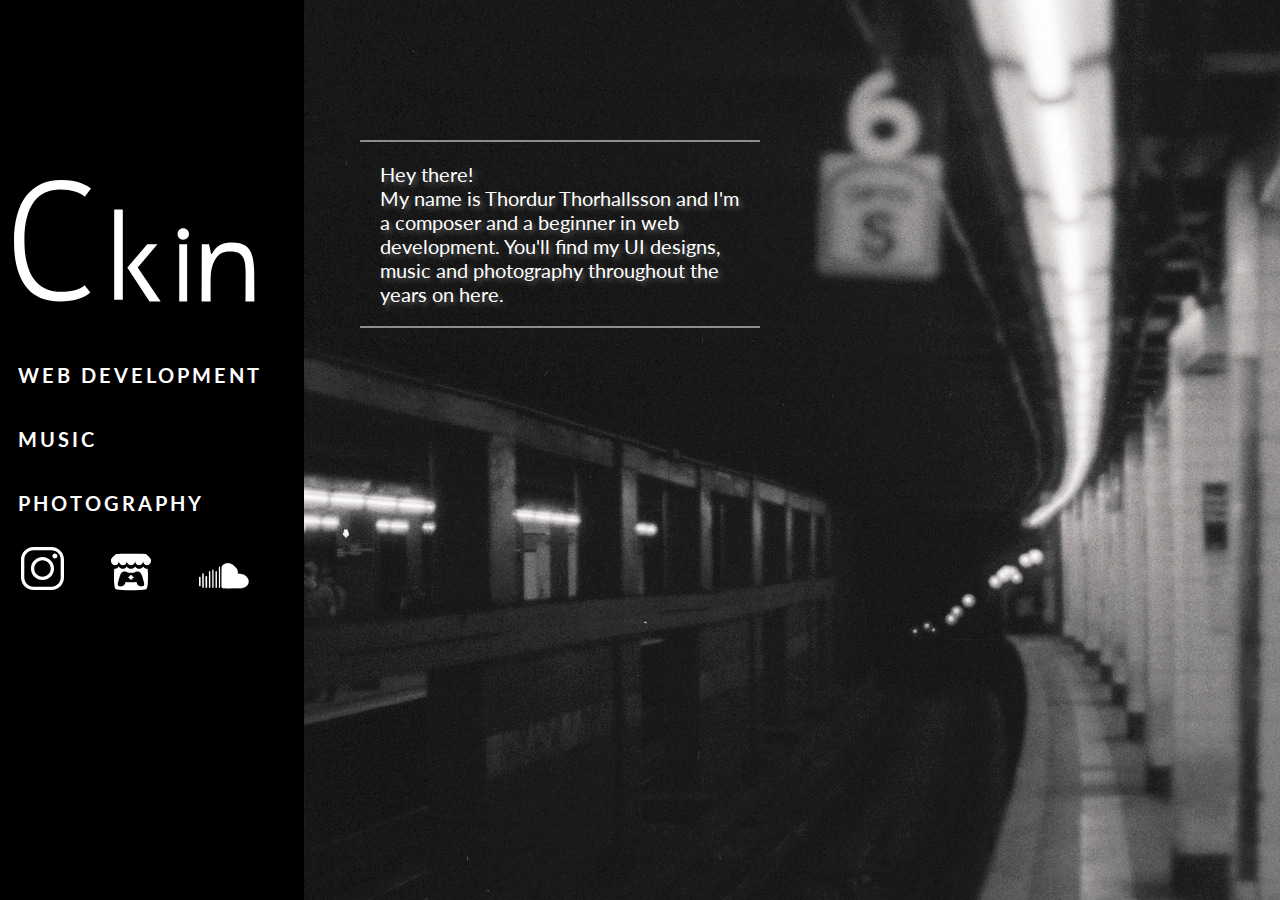
==== index.html @ 725186b2 "Add files via upload" ====
<!DOCTYPE html>
<html>
    <head>
        <link rel="stylesheet" href="styles.css">
        <link rel="stylesheet" href="https://cdnjs.cloudflare.com/ajax/libs/font-awesome/4.7.0/css/font-awesome.min.css">
    <meta charset="utf-8">
    <meta name="viewport" content="width=device-width, initial-scale=1.0">
    <link rel="preconnect" href="https://fonts.gstatic.com">
    <link href="https://fonts.googleapis.com/css2?family=Lato:wght@300&display=swap" rel="stylesheet">

    <title>CKin</title>
    </head>

    <body>
        <header>
          <div id="mySidenav" class="sidenav">

              <div class="logo"><a href="index.html"><img src="images/logo2.svg" alt="logo"></a></div>
                <div id="navElements">
                  <a class="navElements firstElement" href="web_development.html">WEB DEVELOPMENT</a>
                  <a class="navElements" href="music.html">MUSIC</a>
                  <a class="navElements" href="photography.html">PHOTOGRAPHY</a>


                <div id="footer" class="footer">
                    <a href="https://www.instagram.com/Ckin_music/">
                        <img class="instagram" src="images/instagram.svg" alt="Instagram" width=" 43px">
                    </a>
                      <a href="https://ckin.itch.io/">
                        <img class="itchio" src="images/itchio.svg" alt="itchio" width=" 50px">
                    </a>
                      <a href="https://soundcloud.com/coastalkindred">
                        <img class="soundcloud" src="images/soundcloud.svg" alt="Soundcloud" width=" 50px">
                    </a>
                    </div>
                </div>
              <a href="javascript:void(0);" class="icon" onclick="myFunction()">
                <i class="fa fa-bars"></i>
              </a>




          </div>


            <script>
            function myFunction() {
              var x = document.getElementById("navElements");
              if (x.style.display === "block") {
                x.style.display = "none";

              } else {
                x.style.display = "block";
              }
            }


            </script>


       </header>

         <div class="shortAbout">
            <p>Hey there! <br> My name is Thordur Thorhallsson and I'm a composer and a beginner in web development.
              You'll find my UI designs, music and photography throughout the years on here.</p>

        </div>



    </body>






</html>
---- styles.css ----
* {
    margin: 0;
    padding: 0;
    text-decoration: none;
}

body {
    background: black url("images/subway.jpg") no-repeat fixed;
    font-family: 'Lato', sans-serif;
}

h1, p, a {
    color: white;
}

header {
    height: 100%;
    background-color: black;
    position: fixed;
    width: 19em;
    z-index: 10;
}

.sidenav {
    position: absolute;
    top: 20%;

}

.logo {
    padding: 0 0 50px 14px;

}

.navElements {
  display: block;
    padding: 8px 8px 32px 18px;
    font-size: 20px;
    font-weight: bold;
    letter-spacing: 3px;
}

.icon {
  position: absolute;
  display: none;
  top: 2.5rem;
  right: 2rem;
  font-size: 2.5rem;
}

#navElements {
  display: block;

}

a:hover {
    text-decoration: underline;
}

.footer {
    position: absolute;
    display: flex;
    z-index: 10;
    background-color: black;
    width: 100%;
    text-align: center;
    justify-content: space-around;
}

/*.instagram {
    padding: 0 9px 2px 34px;

}

.itchio {
    padding: 0 9px 0 9px;
}
*/
.soundcloud {
    padding: 1rem 0 0 0;
}

.shortAbout {
    position: absolute;
    left: 18em;
    top: 7em;
    right: 2em;
    text-shadow: 2px 2px 2px black;
    font-size: 20px;
    max-width: 20em;
    border-top: 2px rgba(255, 255, 255, 0.51) solid;
    border-bottom: 2px rgba(255, 255, 255, 0.51) solid;
    padding: 1em;
    text-shadow: 3px 3px 5px rgba(255, 255, 255, 0.30);
}

/*~~~~~WEB DEVELOPMENT~~~~~*/

.column_web {
  float: left;
  width: 33%;
  padding: 10px;
}

.column_web img {
  margin-top: 12px;
  width: 100%;
}
.column_web p {
  font-size: 24px;
  border-bottom: 3px solid white;
  height: 1.5em;
}
.row_web {
  position: absolute;
  left: 21em;
  top: 3em;
  right: 1em;
}
.row_web:after {
  content: "";
  display: table;
  clear: both;
}

.row_web a:hover {
  opacity: 0.95;
}


/*~~~~~PLAYER~~~~~*/

.github_message {
  position: absolute;
  left: 23em;
  top: 3em;
  width: 18em;
  padding: 1em;
  border: 3px white dotted;
}



#playerid {
    position: absolute;
    left: 22em;
    z-index: -1;
    top: 11rem;
}

#controls {
  padding: 1.6rem;
  text-align: center;
}

.controls_wrapper > span {
  cursor: pointer;
  color: grey;
  font-size: 5rem;
  padding: 2rem;
  text-shadow: 5px 5px 8px black;

}

.controls_wrapper > span:hover {
  color: white;
}

#currentSong {
}

#songList {
  text-align: left;
}

li {
  cursor: pointer;
  padding: 0.5rem;
  margin: 1rem;
  color: white;
  list-style-type: none;
  font-size: 2rem;
  border: 1px rgba(255, 255, 255, 0.51) solid;
  text-shadow: 5px 5px 8px rgba(255, 255, 255, 0.51);
}

li:hover {
background-color: rgba(0, 0, 0, 0.31);

}

progress {
  width: 100%;
  height: 1rem;
  margin-top: 1rem;
  margin-bottom: 1rem;
  background-color: grey;

}

/*~~~~~PHOTOGRAPHY~~~~~*/

* {
  box-sizing: border-box;
}

.gallery {
  position: absolute;
  left: 21rem;
  right: 2rem;
  top: 2rem;
}

#myBtnContainer{

}
/* Center website */
.main {
  max-width: 1000px;
  margin: auto;
}



.row {
  margin: 10px -16px;
}

.row,
.row > .column {
  padding: 8px;
}

.column {
  float: left;
  width: 33.33%;
  display: none; /* Hide all elements by default */
}

.row:after {
  content: "";
  display: table;
  clear: both;
}

.content {
  background-color: rgba(255, 255, 255, 0.70);
  padding: 5px;
}

.show {
  display: block;
}

.btn {
  border: 1px rgba(255, 255, 255, 0.51) solid;
  text-shadow: 3px 3px 6px rgba(255, 255, 255, 0.35);
  outline: none;
  padding: 10px 16px;
  background-color: rgba(0, 0, 0, 0.1);
  cursor: pointer;
  color: white;
  margin: 0 1em 0.5em 0;
  font-size: 1.5rem;
}

.btn:hover {
  background-color: rgba(0, 0, 0, 0.31);
}

.btn.active {
  background-color: white;
  color: black;

}

/*~~~~~MEDIA QUERY~~~~~*/

@media only screen and (max-width: 600px){
  header {
    width: 100%;
    height: 7rem;
    position: static;
    padding-bottom: 0.5rem;

  }

  #header {

  }
  .sidenav {
    top: 0;
    width: 100%;
  }

  .logo img {
    height: 7rem;
  }

  .logo {
    padding-bottom: 0;

  }

.firstElement {
  padding-top: 2rem;
}

  #navElements {
    display: none;
    background-color: black;
  }

  .icon {
    display: block;
  }


  .shortAbout {
      left: 5em;
      top: 40em;
  }



  .footer {
      padding: 0 0px;

  }

  #playerid {
    width: 100%;
    left: 0;
  }
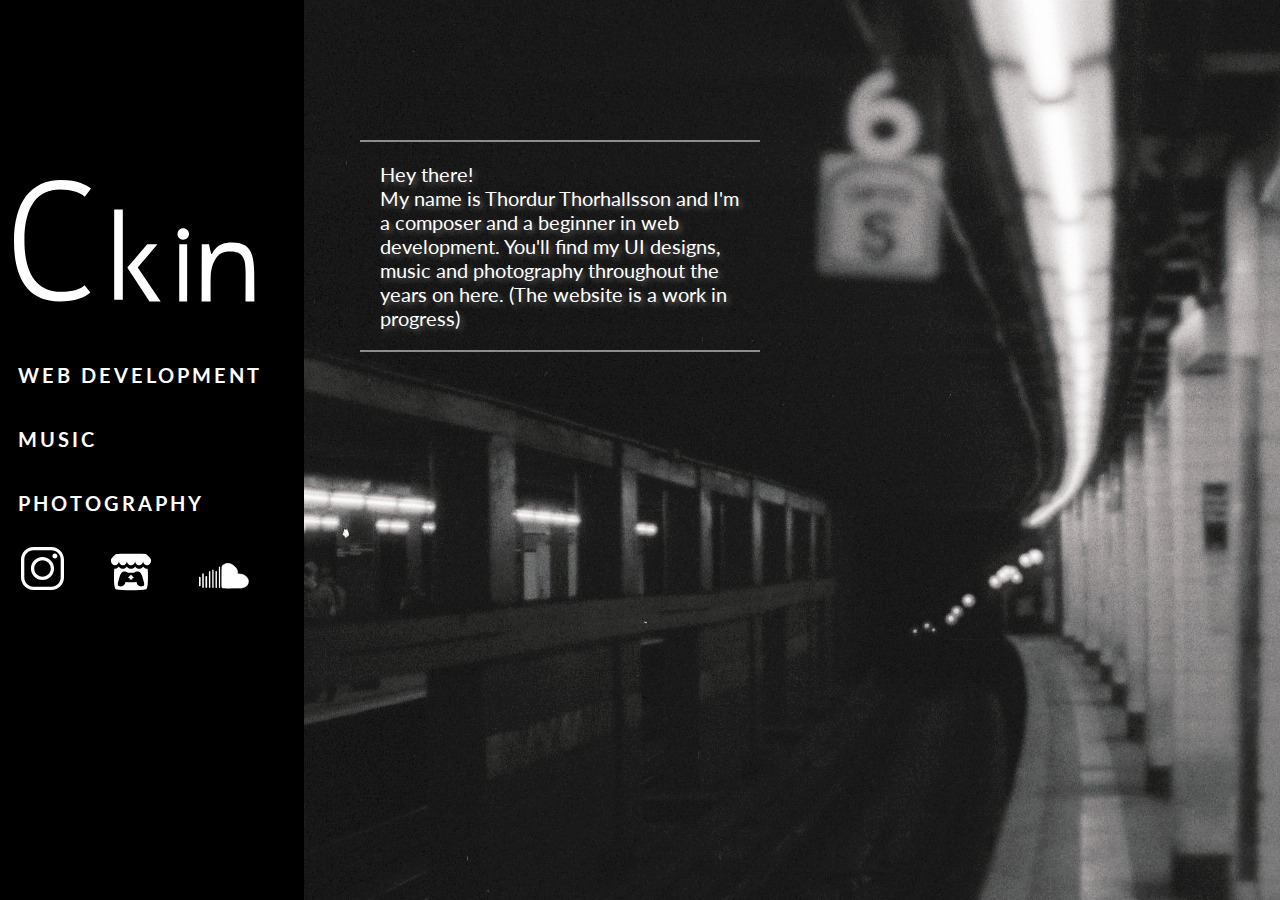
==== commit e44e7744: "Update index.html" ====
--- a/index.html
+++ b/index.html
@@ -63,7 +63,7 @@
 
          <div class="shortAbout">
             <p>Hey there! <br> My name is Thordur Thorhallsson and I'm a composer and a beginner in web development.
-              You'll find my UI designs, music and photography throughout the years on here.</p>
+              You'll find my UI designs, music and photography throughout the years on here. (The website is a work in progress)</p>
 
         </div>
 
